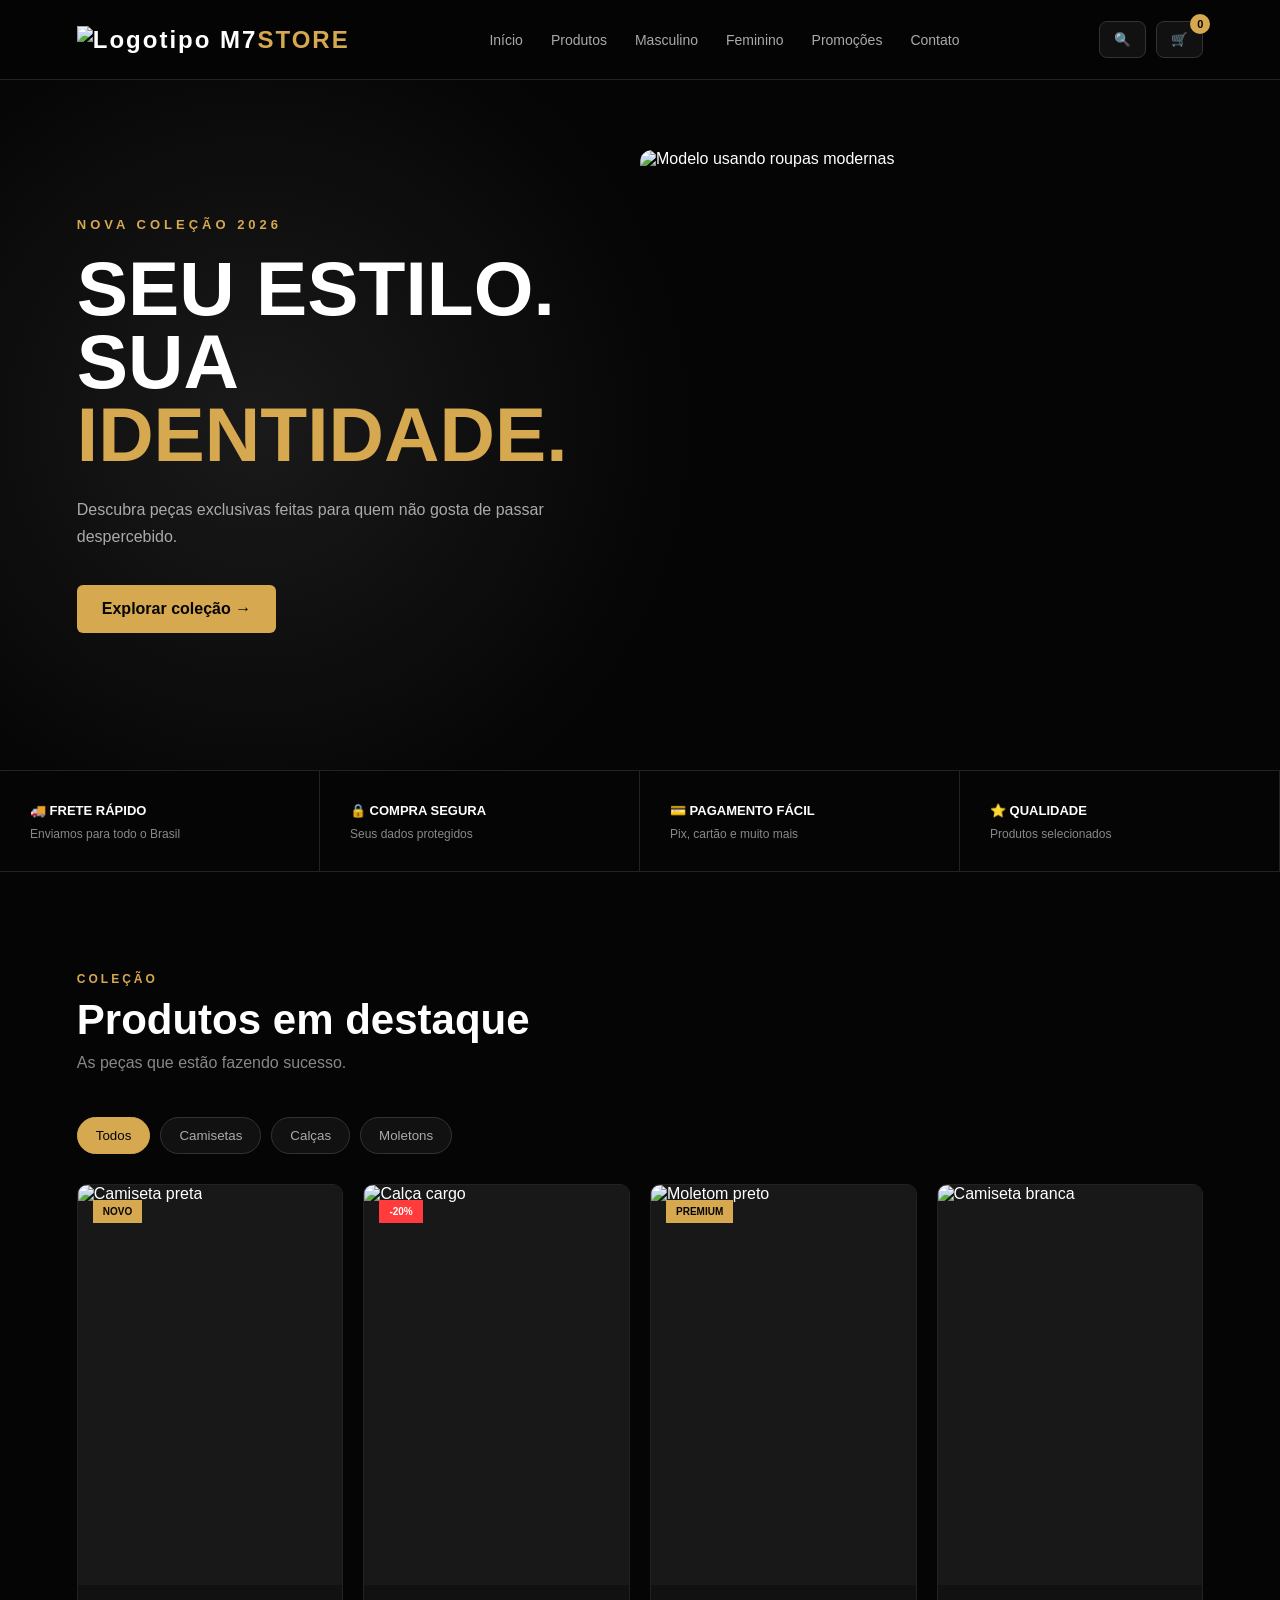
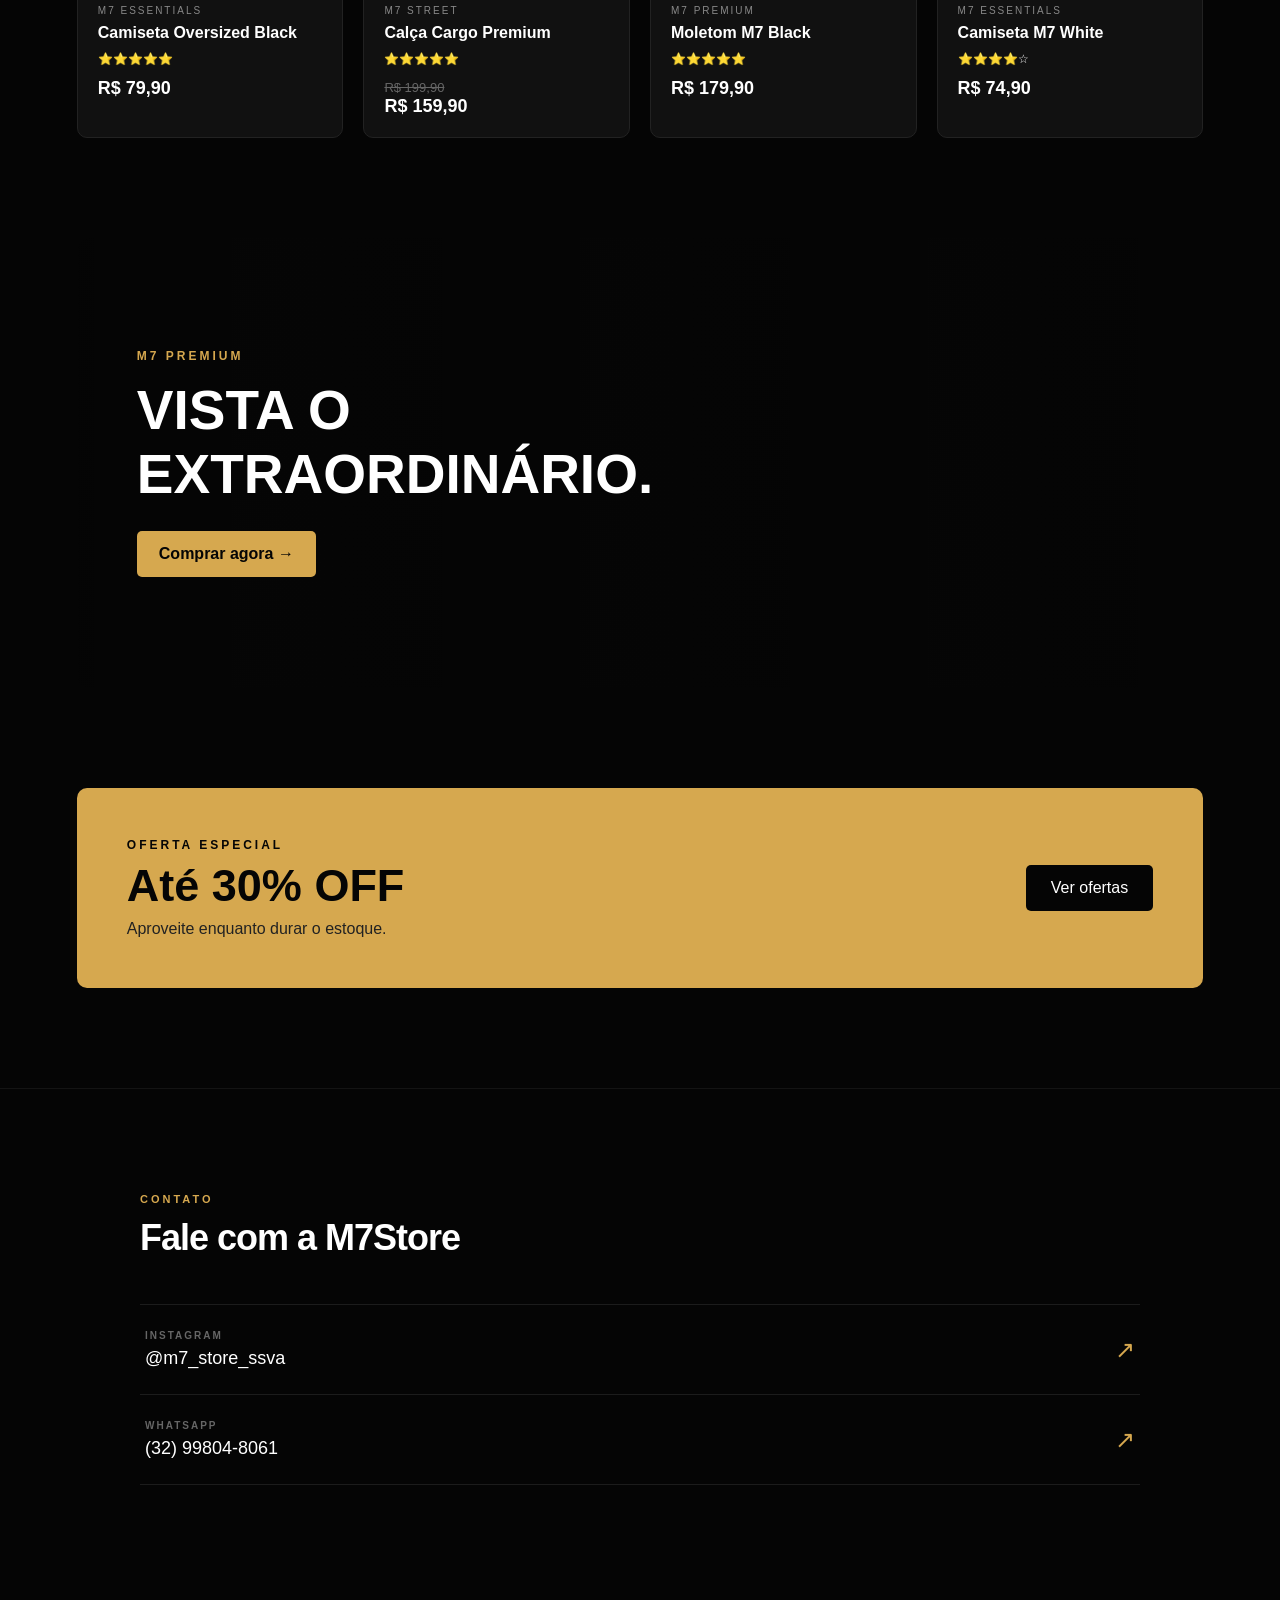
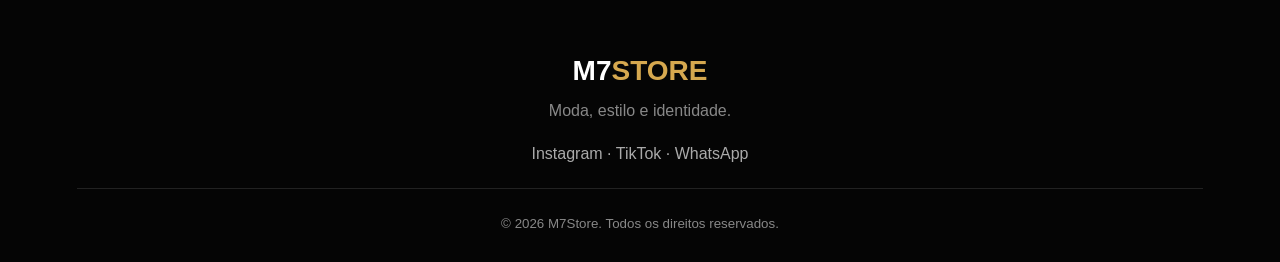
==== index.html @ 233e0d2a "Replace logo text with image in header" ====
<!DOCTYPE html>
<html lang="pt-BR">

<head>
    <meta charset="UTF-8">
    <meta name="viewport" content="width=device-width, initial-scale=1.0">

    <title>M7Store | Premium</title>

    <link rel="stylesheet" href="style.css">
</head>

<body>

    <!-- MENU -->

    <header class="header">

        <a href="#" class="logo">
    <img src="https://scontent.cdninstagram.com/v/t51.82787-19/726635980_18100409230946165_8302430540138688746_n.jpg?stp=dst-jpg_s150x150_tt6&_nc_cat=101&ccb=7-5&_nc_sid=f7ccc5&efg=eyJ2ZW5jb2RlX3RhZyI6InByb2ZpbGVfcGljLnd3dy44NzYuQzMifQ%3D%3D&_nc_ohc=KK3GZ_eBT5QQ7kNvwE6r7JZ&_nc_oc=Adovihdch5pYd7rsDtllTrJaPbokkIjSi-glM-EN3n8nWZ2XhHx9n6LWdNld5FoGi24&_nc_zt=24&_nc_ht=scontent.cdninstagram.com&_nc_gid=0j07p84SICTITpvl5ddyug&_nc_ss=7b689&oh=00_AQNv0xW1hQZsV8yyBCfW-ieazRwDQBBp-qV1zoxhIIToBA&oe=6AC2E22D" alt="Logotipo">
    M7<span>STORE</span>
</a>
        <nav class="nav">
            <a href="#inicio">Início</a>
            <a href="#produtos">Produtos</a>
            <a href="#masculino">Masculino</a>
            <a href="#feminino">Feminino</a>
            <a href="#promocoes">Promoções</a>
            <a href="#contato">Contato</a>
        </nav>

        <div class="header-actions">

            <button id="searchButton" class="icon-button">
                🔍
            </button>

            <button id="cartButton" class="cart-button">
                🛒
                <span id="cartCount">0</span>
            </button>

        </div>

    </header>


    <!-- PESQUISA -->

    <div id="searchBox" class="search-box">

        <input
            type="text"
            id="searchInput"
            placeholder="Pesquisar produto..."
        >

    </div>


    <!-- HERO -->

    <main>

        <section id="inicio" class="hero">

            <div class="hero-content">

                <p class="hero-small">
                    NOVA COLEÇÃO 2026
                </p>

                <h1>
                    SEU ESTILO.
                    <br>
                    SUA <span>IDENTIDADE.</span>
                </h1>

                <p>
                    Descubra peças exclusivas feitas para
                    quem não gosta de passar despercebido.
                </p>

                <a href="#produtos" class="hero-button">
                    Explorar coleção →
                </a>

            </div>

            <div class="hero-image">

                <img
                    src="https://images.unsplash.com/photo-1529139574466-a303027c1d8b?auto=format&fit=crop&w=1000&q=80"
                    alt="Modelo usando roupas modernas"
                >

            </div>

        </section>


        <!-- BENEFÍCIOS -->

        <section class="benefits">

            <div>
                <strong>🚚 FRETE RÁPIDO</strong>
                <p>Enviamos para todo o Brasil</p>
            </div>

            <div>
                <strong>🔒 COMPRA SEGURA</strong>
                <p>Seus dados protegidos</p>
            </div>

            <div>
                <strong>💳 PAGAMENTO FÁCIL</strong>
                <p>Pix, cartão e muito mais</p>
            </div>

            <div>
                <strong>⭐ QUALIDADE</strong>
                <p>Produtos selecionados</p>
            </div>

        </section>


        <!-- PRODUTOS -->

        <section id="produtos" class="products-section">

            <div class="section-title">

                <p>COLEÇÃO</p>

                <h2>
                    Produtos em destaque
                </h2>

                <span>
                    As peças que estão fazendo sucesso.
                </span>

            </div>


            <div class="filters">

                <button class="filter active" data-category="todos">
                    Todos
                </button>

                <button class="filter" data-category="camisetas">
                    Camisetas
                </button>

                <button class="filter" data-category="calcas">
                    Calças
                </button>

                <button class="filter" data-category="moletons">
                    Moletons
                </button>

            </div>


            <div id="productGrid" class="product-grid">


                <!-- PRODUTO 1 -->

                <article
                    class="product-card"
                    data-category="camisetas"
                    data-name="Camiseta Oversized Black"
                >

                    <div class="product-image">

                        <span class="badge">
                            NOVO
                        </span>

                        <img
                            src="https://images.unsplash.com/photo-1521572163474-6864f9cf17ab?auto=format&fit=crop&w=700&q=80"
                            alt="Camiseta preta"
                        >

                        <button class="quick-add">
                            + Adicionar
                        </button>

                    </div>

                    <div class="product-info">

                        <p>M7 ESSENTIALS</p>

                        <h3>
                            Camiseta Oversized Black
                        </h3>

                        <div class="rating">
                            ⭐⭐⭐⭐⭐
                        </div>

                        <strong>
                            R$ 79,90
                        </strong>

                    </div>

                </article>


                <!-- PRODUTO 2 -->

                <article
                    class="product-card"
                    data-category="calcas"
                    data-name="Calça Cargo Premium"
                >

                    <div class="product-image">

                        <span class="badge sale">
                            -20%
                        </span>

                        <img
                            src="https://images.unsplash.com/photo-1624378439575-d8705ad7ae80?auto=format&fit=crop&w=700&q=80"
                            alt="Calça cargo"
                        >

                        <button class="quick-add">
                            + Adicionar
                        </button>

                    </div>

                    <div class="product-info">

                        <p>M7 STREET</p>

                        <h3>
                            Calça Cargo Premium
                        </h3>

                        <div class="rating">
                            ⭐⭐⭐⭐⭐
                        </div>

                        <del>
                            R$ 199,90
                        </del>

                        <strong>
                            R$ 159,90
                        </strong>

                    </div>

                </article>


                <!-- PRODUTO 3 -->

                <article
                    class="product-card"
                    data-category="moletons"
                    data-name="Moletom M7 Black"
                >

                    <div class="product-image">

                        <span class="badge">
                            PREMIUM
                        </span>

                        <img
                            src="https://images.unsplash.com/photo-1556821840-3a63f95609a7?auto=format&fit=crop&w=700&q=80"
                            alt="Moletom preto"
                        >

                        <button class="quick-add">
                            + Adicionar
                        </button>

                    </div>

                    <div class="product-info">

                        <p>M7 PREMIUM</p>

                        <h3>
                            Moletom M7 Black
                        </h3>

                        <div class="rating">
                            ⭐⭐⭐⭐⭐
                        </div>

                        <strong>
                            R$ 179,90
                        </strong>

                    </div>

                </article>


                <!-- PRODUTO 4 -->

                <article
                    class="product-card"
                    data-category="camisetas"
                    data-name="Camiseta M7 White"
                >

                    <div class="product-image">

                        <img
                            src="https://images.unsplash.com/photo-1583743814966-8936f37f4678?auto=format&fit=crop&w=700&q=80"
                            alt="Camiseta branca"
                        >

                        <button class="quick-add">
                            + Adicionar
                        </button>

                    </div>

                    <div class="product-info">

                        <p>M7 ESSENTIALS</p>

                        <h3>
                            Camiseta M7 White
                        </h3>

                        <div class="rating">
                            ⭐⭐⭐⭐☆
                        </div>

                        <strong>
                            R$ 74,90
                        </strong>

                    </div>

                </article>

            </div>

        </section>


        <!-- BANNER -->

        <section class="banner">

            <div>

                <p>
                    M7 PREMIUM
                </p>

                <h2>
                    VISTA O EXTRAORDINÁRIO.
                </h2>

                <a href="#produtos">
                    Comprar agora →
                </a>

            </div>

        </section>


        <!-- PROMOÇÃO -->

        <section id="promocoes" class="promotion">

            <div>

                <p>
                    OFERTA ESPECIAL
                </p>

                <h2>
                    Até 30% OFF
                </h2>

                <span>
                    Aproveite enquanto durar o estoque.
                </span>

            </div>

            <a href="#produtos">
                Ver ofertas
            </a>

        </section>

    </main>


    <!-- CARRINHO -->

    <aside id="cart" class="cart">

        <div class="cart-header">

            <h2>
                Seu carrinho
            </h2>

            <button id="closeCart">
                ✕
            </button>

        </div>

        <div id="cartItems" class="cart-items">

            <p class="empty-cart">
                Seu carrinho está vazio.
            </p>

        </div>

        <div class="cart-footer">

            <div>
                <span>Total</span>

                <strong id="cartTotal">
                    R$ 0,00
                </strong>
            </div>

            <button id="checkoutButton">
                Finalizar compra
            </button>

        </div>

    </aside>


    <!-- RODAPÉ -->

   <!-- CONTATO -->
<section id="contato" class="contact-section">

    <div class="contact-header">
        <span>CONTATO</span>
        <h2>Fale com a M7Store</h2>
    </div>

    <div class="contact-links">

        <a
            href="https://www.instagram.com/m7_store_ssva?stkn=MWs1bTN2cnNmb21kMg=="
            target="_blank"
            rel="noopener noreferrer"
            class="contact-link"
        >
            <div>
                <small>INSTAGRAM</small>
                <strong>@m7_store_ssva</strong>
            </div>

            <span class="contact-arrow">↗</span>
        </a>

        <a
            href="https://wa.me/5532998048061"
            target="_blank"
            rel="noopener noreferrer"
            class="contact-link"
        >
            <div>
                <small>WHATSAPP</small>
                <strong>(32) 99804-8061</strong>
            </div>

            <span class="contact-arrow">↗</span>
        </a>

    </div>

</section>

    <footer>

        <div class="footer-logo">
            M7<span>STORE</span>
        </div>

        <p>
            Moda, estilo e identidade.
        </p>

        <div class="social">
            Instagram · TikTok · WhatsApp
        </div>

        <hr>

        <small>
            © 2026 M7Store. Todos os direitos reservados.
        </small>

    </footer>

<script src="script.js"></script>

</body>

</html>
---- style.css ----
:root {
    --gold: #D6A84F;
    --gold-light: #F0C96A;
    --black: #050505;
    --dark: #0A0A0A;
    --card-bg: #111111;
    --gray: #888888;
    --gray-dark: #222222;
    --white: #FFFFFF;
}

* {
    margin: 0;
    padding: 0;
    box-sizing: border-box;
}

html {
    scroll-behavior: smooth;
}

body {
    font-family: Arial, Helvetica, sans-serif;
    background: var(--black);
    color: var(--white);
}


/* =========================
   MENU
========================= */

.header {
    position: sticky;
    top: 0;
    z-index: 1000;

    height: 80px;

    display: flex;
    align-items: center;
    justify-content: space-between;

    padding: 0 6%;

    background: rgba(5, 5, 5, 0.92);
    border-bottom: 1px solid var(--gray-dark);

    backdrop-filter: blur(15px);
}

.logo {
    color: var(--white);
    text-decoration: none;

    font-size: 24px;
    font-weight: 900;
    letter-spacing: 2px;
}

.logo span,
.footer-logo span {
    color: var(--gold);
}

.nav {
    display: flex;
    gap: 28px;
}

.nav a {
    color: #aaa;
    text-decoration: none;
    font-size: 14px;

    transition: 0.3s;
}

.nav a:hover {
    color: var(--gold);
}

.header-actions {
    display: flex;
    gap: 10px;
}

.icon-button,
.cart-button {
    border: 1px solid #333;
    background: var(--card-bg);
    color: var(--white);

    padding: 10px 14px;
    border-radius: 8px;

    cursor: pointer;

    transition: 0.3s;
}

.icon-button:hover,
.cart-button:hover {
    border-color: var(--gold);
}

.cart-button {
    position: relative;
}

#cartCount {
    position: absolute;

    top: -8px;
    right: -8px;

    width: 20px;
    height: 20px;

    display: flex;
    align-items: center;
    justify-content: center;

    background: var(--gold);
    color: var(--black);

    border-radius: 50%;

    font-size: 11px;
    font-weight: bold;
}


/* =========================
   PESQUISA
========================= */

.search-box {
    display: none;

    padding: 20px 6%;

    background: #101010;
}

.search-box.active {
    display: block;
}

.search-box input {
    width: 100%;

    padding: 15px;

    background: #181818;
    border: 1px solid #333;
    border-radius: 8px;

    color: var(--white);
    outline: none;
}

.search-box input:focus {
    border-color: var(--gold);
}


/* =========================
   HERO
========================= */

.hero {
    min-height: 650px;

    display: grid;
    grid-template-columns: 1fr 1fr;

    align-items: center;

    padding: 70px 6%;

    background:
        radial-gradient(circle at 20% 50%, #1a1a1a, transparent 40%),
        var(--black);
}

.hero-content {
    max-width: 600px;
}

.hero-small {
    color: var(--gold);

    font-size: 13px;
    font-weight: bold;

    letter-spacing: 4px;

    margin-bottom: 20px;
}

.hero h1 {
    font-size: clamp(45px, 6vw, 85px);
    line-height: 0.95;

    margin-bottom: 25px;
}

.hero h1 span {
    color: var(--gold);
}

.hero-content > p:not(.hero-small) {
    color: #aaa;
    line-height: 1.7;

    max-width: 500px;

    margin-bottom: 35px;
}

.hero-button {
    display: inline-block;

    padding: 15px 25px;

    background: var(--gold);
    color: var(--black);

    text-decoration: none;

    font-weight: bold;

    border-radius: 6px;

    transition: 0.3s;
}

.hero-button:hover {
    transform: translateY(-3px);
    background: var(--gold-light);
    box-shadow: 0 10px 30px rgba(214, 168, 79, 0.3);
}

.hero-image {
    height: 550px;
    overflow: hidden;
    border-radius: 12px;
}

.hero-image img {
    width: 100%;
    height: 100%;

    object-fit: cover;

    transition: 0.5s;
}

.hero-image:hover img {
    transform: scale(1.04);
}


/* =========================
   BENEFÍCIOS
========================= */

.benefits {
    display: grid;
    grid-template-columns: repeat(4, 1fr);

    border-top: 1px solid var(--gray-dark);
    border-bottom: 1px solid var(--gray-dark);
}

.benefits div {
    padding: 30px;

    border-right: 1px solid var(--gray-dark);
}

.benefits strong {
    font-size: 13px;
}

.benefits p {
    margin-top: 8px;

    color: var(--gray);
    font-size: 12px;
}


/* =========================
   PRODUTOS
========================= */

.products-section {
    padding: 100px 6%;
}

.section-title {
    margin-bottom: 45px;
}

.section-title p {
    color: var(--gold);

    font-size: 12px;
    letter-spacing: 3px;
    font-weight: bold;
}

.section-title h2 {
    font-size: 42px;
    margin: 10px 0;
}

.section-title span {
    color: var(--gray);
}

.filters {
    display: flex;
    gap: 10px;

    margin-bottom: 30px;
}

.filter {
    padding: 10px 18px;

    background: var(--card-bg);
    color: #aaa;

    border: 1px solid #333;
    border-radius: 20px;

    cursor: pointer;
    transition: 0.3s;
}

.filter:hover,
.filter.active {
    background: var(--gold);
    color: var(--black);

    border-color: var(--gold);
}

.product-grid {
    display: grid;

    grid-template-columns: repeat(4, 1fr);

    gap: 20px;
}

.product-card {
    background: var(--card-bg);

    border: 1px solid var(--gray-dark);

    border-radius: 10px;

    overflow: hidden;

    transition: 0.3s;
}

.product-card:hover {
    transform: translateY(-6px);
    border-color: var(--gold);
}

.product-image {
    position: relative;

    height: 400px;

    overflow: hidden;

    background: #181818;
}

.product-image img {
    width: 100%;
    height: 100%;

    object-fit: cover;

    transition: 0.5s;
}

.product-card:hover .product-image img {
    transform: scale(1.06);
}

.badge {
    position: absolute;

    top: 15px;
    left: 15px;

    z-index: 2;

    padding: 6px 10px;

    background: var(--gold);
    color: var(--black);

    font-size: 10px;
    font-weight: bold;
}

.badge.sale {
    background: #ff3b3b;
    color: var(--white);
}

.quick-add {
    position: absolute;

    bottom: 15px;
    left: 15px;
    right: 15px;

    padding: 13px;

    background: var(--white);
    color: var(--black);

    border: none;
    border-radius: 5px;

    font-weight: bold;

    cursor: pointer;

    opacity: 0;
    transform: translateY(10px);

    transition: 0.3s;
}

.product-card:hover .quick-add {
    opacity: 1;
    transform: translateY(0);
}

.quick-add:hover {
    background: var(--gold);
}

.product-info {
    padding: 20px;
}

.product-info p {
    color: var(--gray);

    font-size: 10px;
    letter-spacing: 2px;

    margin-bottom: 8px;
}

.product-info h3 {
    font-size: 16px;

    margin-bottom: 10px;
}

.rating {
    font-size: 12px;

    margin-bottom: 12px;
}

.product-info strong {
    display: block;

    font-size: 18px;
    color: var(--white);
}

.product-info del {
    color: #666;
    font-size: 13px;
}


/* =========================
   BANNER
========================= */

.banner {
    min-height: 450px;

    margin: 0 6% 100px;

    display: flex;
    align-items: center;

    padding: 60px;

    border-radius: 12px;

    background:
        linear-gradient(
            90deg,
            rgba(5, 5, 5, 0.95),
            rgba(5, 5, 5, 0.3)
        ),
        url("https://images.unsplash.com/photo-1551488831-00ddcb6c6bd3?auto=format&fit=crop&w=1600&q=80");

    background-size: cover;
    background-position: center;
}

.banner p {
    color: var(--gold);

    font-size: 12px;
    letter-spacing: 3px;
    font-weight: bold;
}

.banner h2 {
    max-width: 500px;

    font-size: 55px;

    margin: 15px 0 25px;
}

.banner a {
    color: var(--black);
    background: var(--gold);

    display: inline-block;

    padding: 14px 22px;

    text-decoration: none;
    font-weight: bold;

    border-radius: 5px;
    transition: 0.3s;
}

.banner a:hover {
    background: var(--gold-light);
}


/* =========================
   PROMOÇÃO
========================= */

.promotion {
    margin: 0 6% 100px;

    padding: 50px;

    display: flex;
    align-items: center;
    justify-content: space-between;

    background: var(--gold);
    color: var(--black);

    border-radius: 10px;
}

.promotion p {
    font-size: 12px;
    font-weight: bold;
    letter-spacing: 3px;
}

.promotion h2 {
    font-size: 45px;
    margin: 8px 0;
}

.promotion span {
    color: #222;
}

.promotion a {
    padding: 14px 25px;

    background: var(--black);
    color: var(--white);

    text-decoration: none;

    border-radius: 5px;
    transition: 0.3s;
}

.promotion a:hover {
    background: var(--dark);
    color: var(--gold);
}


/* =========================
   CARRINHO
========================= */

.cart {
    position: fixed;

    top: 0;
    right: -420px;

    z-index: 2000;

    width: 400px;
    height: 100vh;

    background: var(--card-bg);

    border-left: 1px solid #333;

    display: flex;
    flex-direction: column;

    transition: 0.4s;
}

.cart.open {
    right: 0;
}

.cart-header {
    display: flex;
    justify-content: space-between;
    align-items: center;

    padding: 25px;

    border-bottom: 1px solid #333;
}

.cart-header button {
    background: none;
    color: var(--white);

    border: none;

    font-size: 20px;

    cursor: pointer;
}

.cart-items {
    flex: 1;

    padding: 25px;

    overflow-y: auto;
}

.empty-cart {
    color: var(--gray);

    text-align: center;

    margin-top: 50px;
}

.cart-item {
    display: flex;
    justify-content: space-between;

    padding: 15px 0;

    border-bottom: 1px solid var(--gray-dark);
}

.cart-item button {
    background: var(--gray-dark);
    color: var(--white);

    border: none;

    padding: 5px 9px;

    cursor: pointer;
}

.cart-footer {
    padding: 25px;

    border-top: 1px solid #333;
}

.cart-footer > div {
    display: flex;
    justify-content: space-between;

    margin-bottom: 20px;
}

.cart-footer button {
    width: 100%;

    padding: 15px;

    border: none;

    background: var(--gold);
    color: var(--black);

    font-weight: bold;

    cursor: pointer;
    transition: 0.3s;
}

.cart-footer button:hover {
    background: var(--gold-light);
}


/* =========================
   CONTATO — M7STORE
========================= */

.contact-section {
    padding: 100px 8%;
    background: var(--black);
    border-top: 1px solid rgba(255, 255, 255, 0.06);
}

.contact-header {
    max-width: 1000px;
    margin: 0 auto 45px;
}

.contact-header span {
    color: var(--gold);
    font-size: 11px;
    font-weight: 700;
    letter-spacing: 3px;
}

.contact-header h2 {
    margin: 10px 0 0;
    color: var(--white);
    font-size: 36px;
    font-weight: 600;
    letter-spacing: -1px;
}

.contact-links {
    max-width: 1000px;
    margin: auto;
    border-top: 1px solid #1c1c1c;
}

.contact-link {
    display: flex;
    align-items: center;
    justify-content: space-between;

    padding: 25px 5px;

    text-decoration: none;

    border-bottom: 1px solid #1c1c1c;

    transition: 0.25s ease;
}

.contact-link:hover {
    padding-left: 12px;
    padding-right: 12px;
}

.contact-link small {
    display: block;

    margin-bottom: 7px;

    color: #666;

    font-size: 10px;
    font-weight: 700;
    letter-spacing: 2px;
}

.contact-link strong {
    color: var(--white);

    font-size: 18px;
    font-weight: 500;
}

.contact-arrow {
    color: var(--gold);
    font-size: 24px;

    transition: 0.25s ease;
}

.contact-link:hover .contact-arrow {
    transform: translate(4px, -4px);
}


/* =========================
   FOOTER
========================= */

footer {
    padding: 70px 6% 30px;

    background: var(--black);

    color: var(--gray);

    text-align: center;
}

.footer-logo {
    color: var(--white);

    font-size: 28px;
    font-weight: bold;

    margin-bottom: 15px;
}

.social {
    margin: 25px 0;

    color: #aaa;
}

footer hr {
    border: none;

    border-top: 1px solid var(--gray-dark);

    margin-bottom: 25px;
}


/* =========================
   RESPONSIVO
========================= */

@media (max-width: 1000px) {

    .nav {
        display: none;
    }

    .hero {
        grid-template-columns: 1fr;
    }

    .hero-image {
        margin-top: 50px;
    }

    .product-grid {
        grid-template-columns: repeat(2, 1fr);
    }

    .benefits {
        grid-template-columns: repeat(2, 1fr);
    }

}


@media (max-width: 700px) {

    .contact-section {
        padding: 70px 5%;
    }

    .contact-header h2 {
        font-size: 28px;
    }

    .contact-link strong {
        font-size: 16px;
    }

}


@media (max-width: 600px) {

    .header {
        padding: 0 20px;
    }

    .hero {
        padding: 50px 20px;
    }

    .hero-image {
        height: 400px;
    }

    .products-section {
        padding: 70px 20px;
    }

    .product-grid {
        grid-template-columns: 1fr;
    }

    .benefits {
        grid-template-columns: 1fr;
    }

    .banner {
        margin: 0 20px 70px;

        padding: 35px;

        min-height: 400px;
    }

    .banner h2 {
        font-size: 38px;
    }

    .promotion {
        margin: 0 20px 70px;

        flex-direction: column;
        align-items: flex-start;

        gap: 25px;
    }

    .cart {
        width: 100%;
        right: -100%;
    }

}
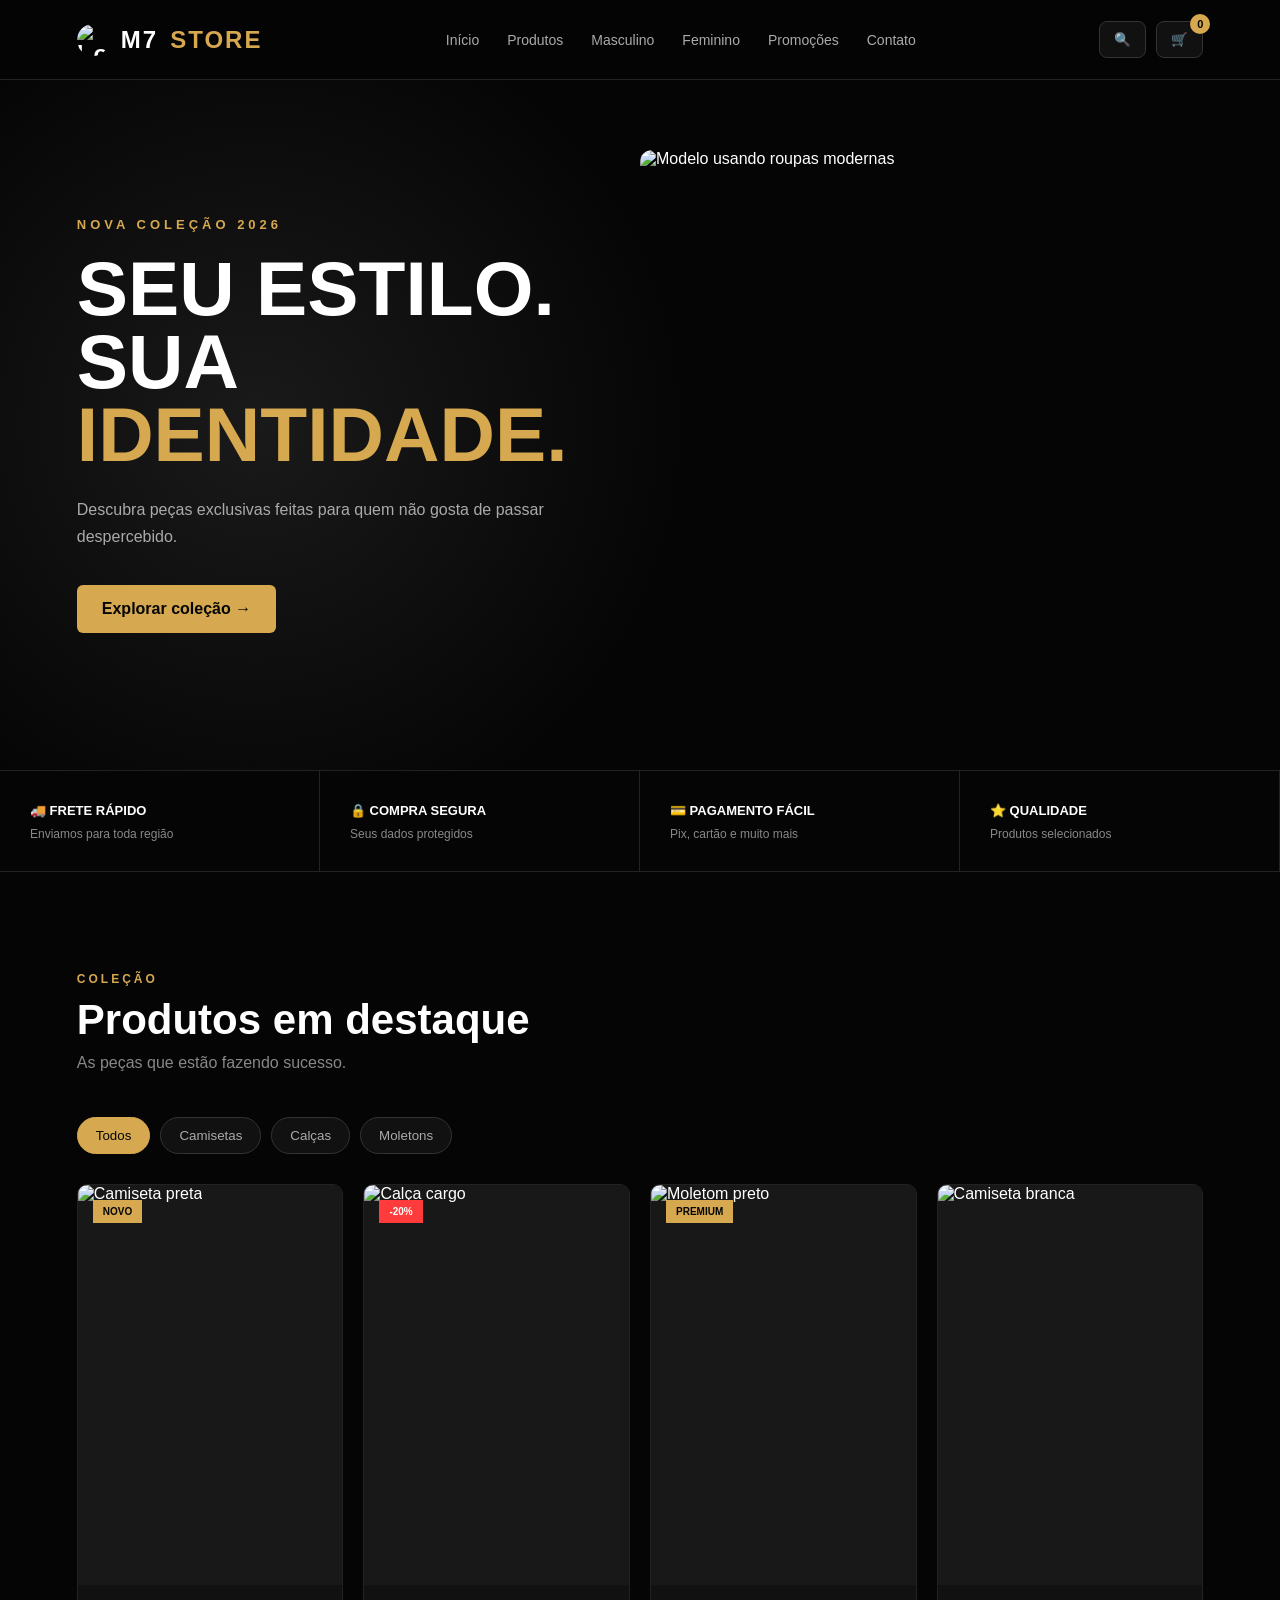
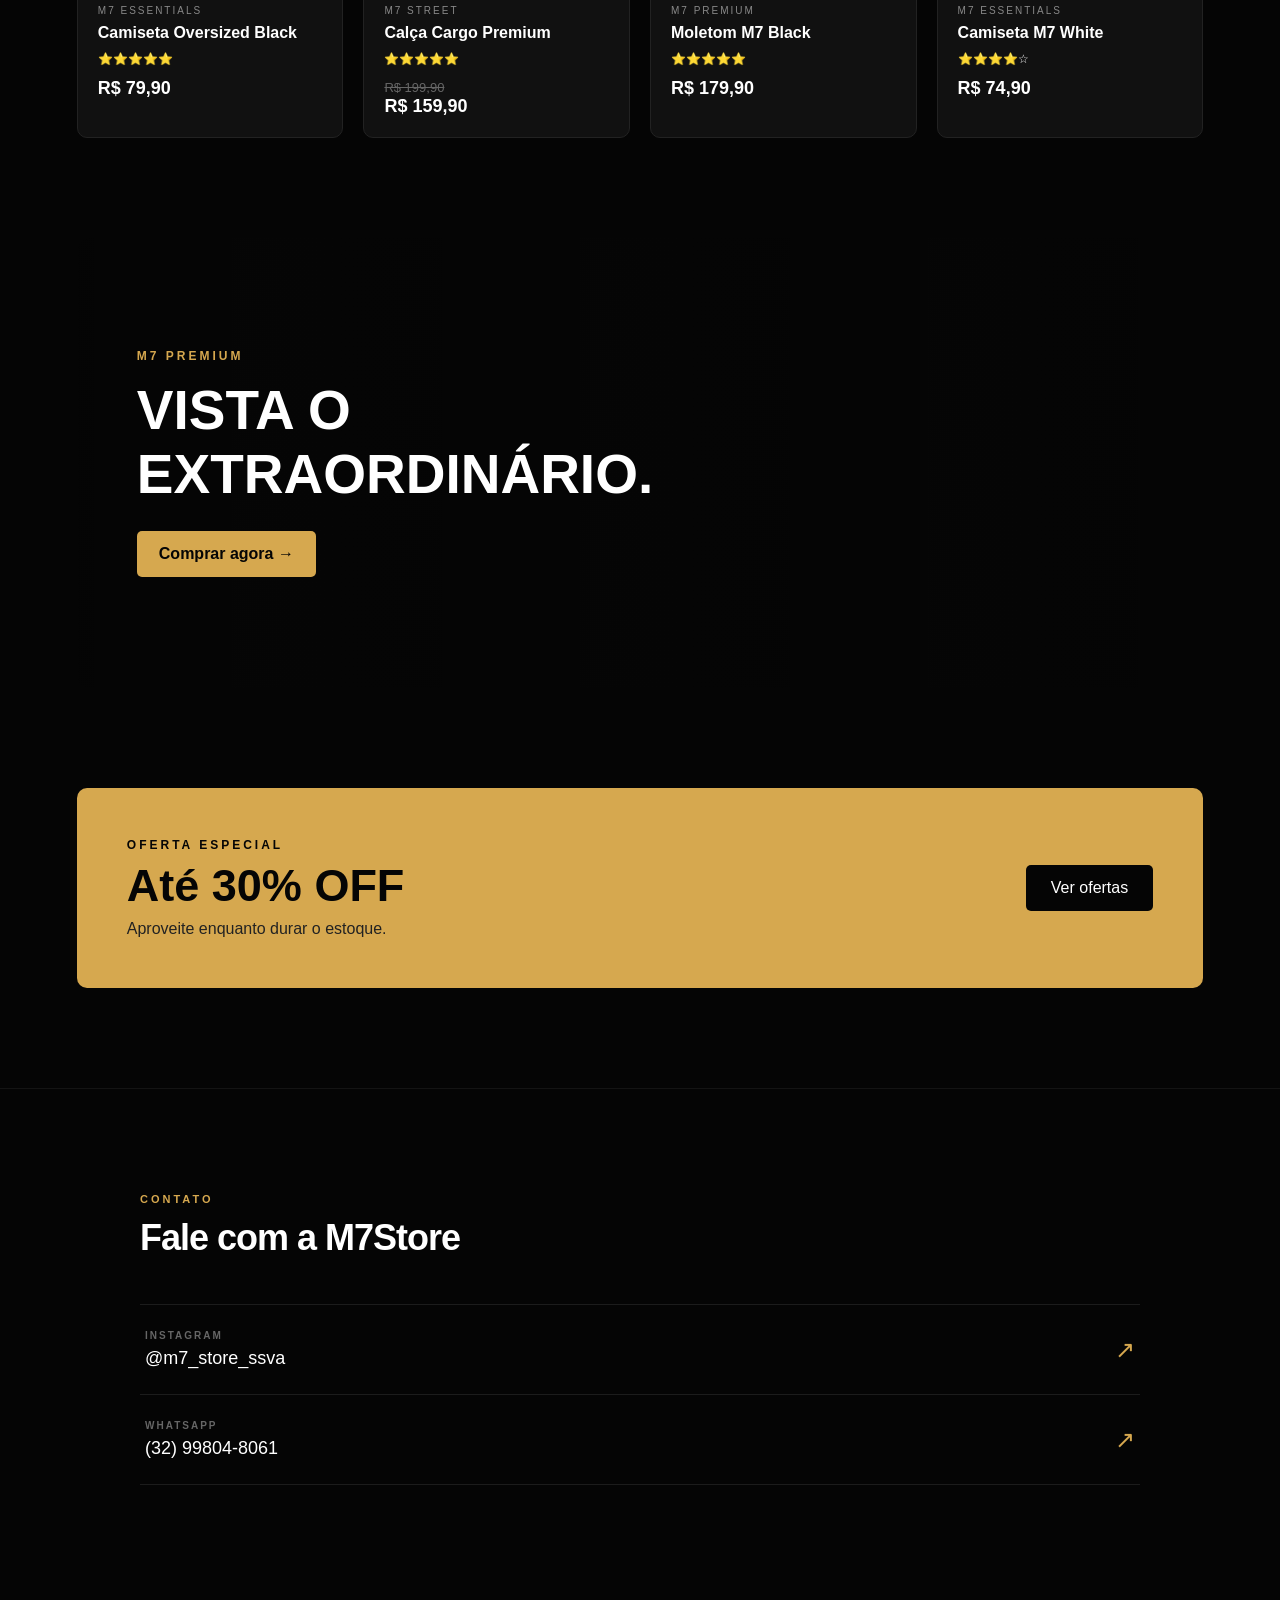
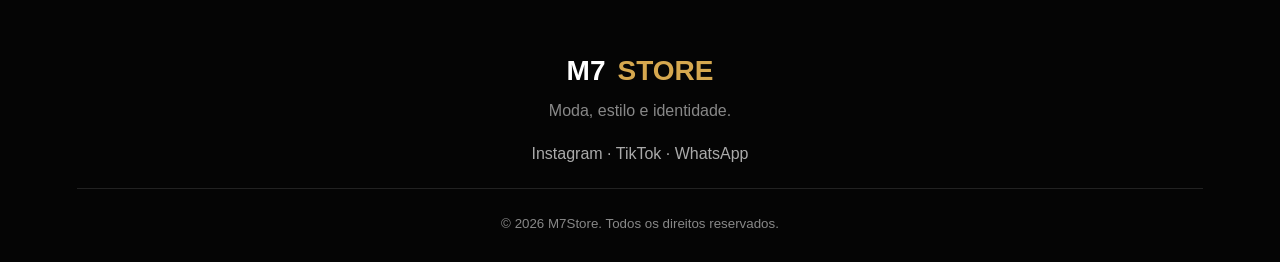
==== commit 2fda5cf8: "Update index.html" ====
--- a/index.html
+++ b/index.html
@@ -105,7 +105,7 @@
 
             <div>
                 <strong>🚚 FRETE RÁPIDO</strong>
-                <p>Enviamos para todo o Brasil</p>
+                <p>Enviamos para toda região</p>
             </div>
 
             <div>
--- a/style.css
+++ b/style.css
@@ -620,7 +620,8 @@
     z-index: 2000;
 
     width: 400px;
-    height: 100vh;
+    height: 100%;
+    max-height: 100dvh;
 
     background: var(--card-bg);
 
@@ -663,6 +664,7 @@
     padding: 25px;
 
     overflow-y: auto;
+    overscroll-behavior: contain;
 }
 
 .empty-cart {
@@ -948,5 +950,23 @@
         width: 100%;
         right: -100%;
     }
-
-}
+}
+
+    /* =========================
+   AJUSTE DA LOGO COM IMAGEM
+========================= */
+.logo, .footer-logo {
+    display: flex;
+    align-items: center;
+    justify-content: center;
+    gap: 12px;
+}
+
+.logo img, .footer-logo img {
+    height: 32px;
+    width: 32px;
+    border-radius: 50%;
+    object-fit: cover;
+}
+
+}
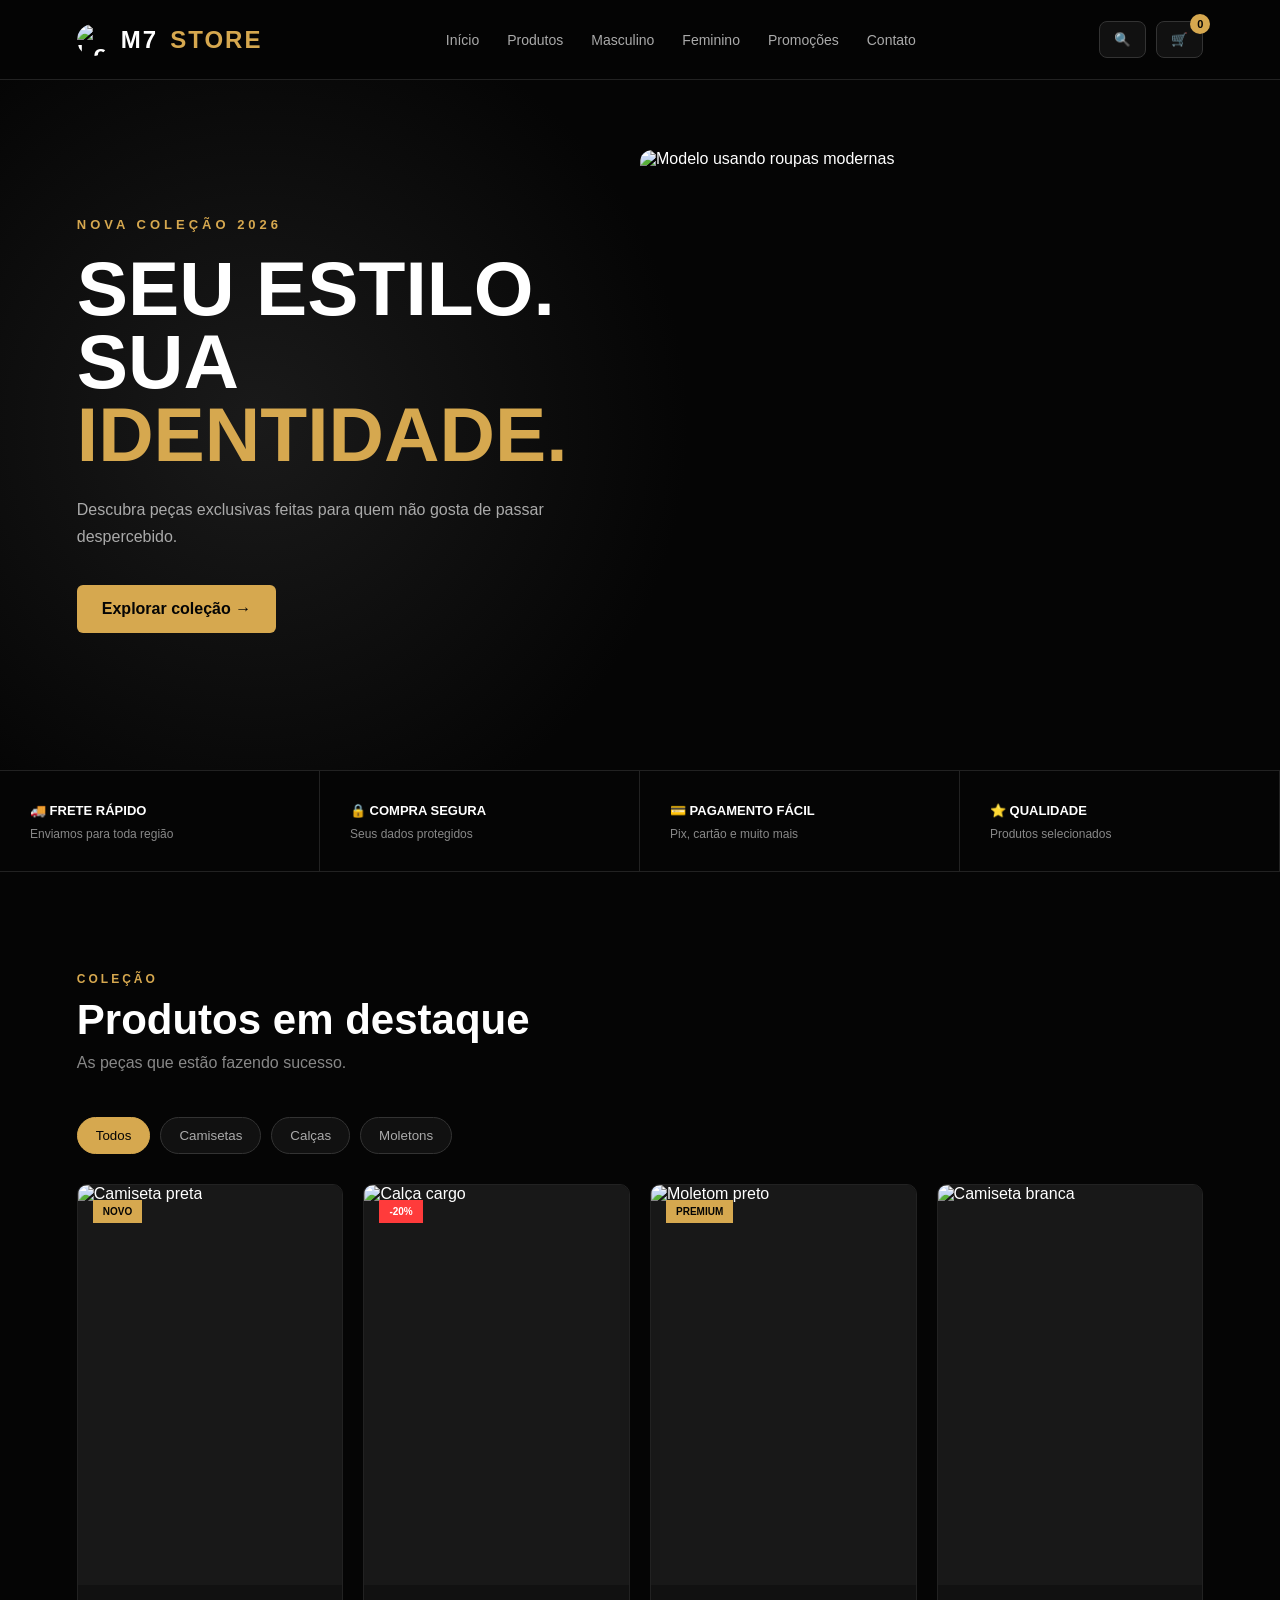
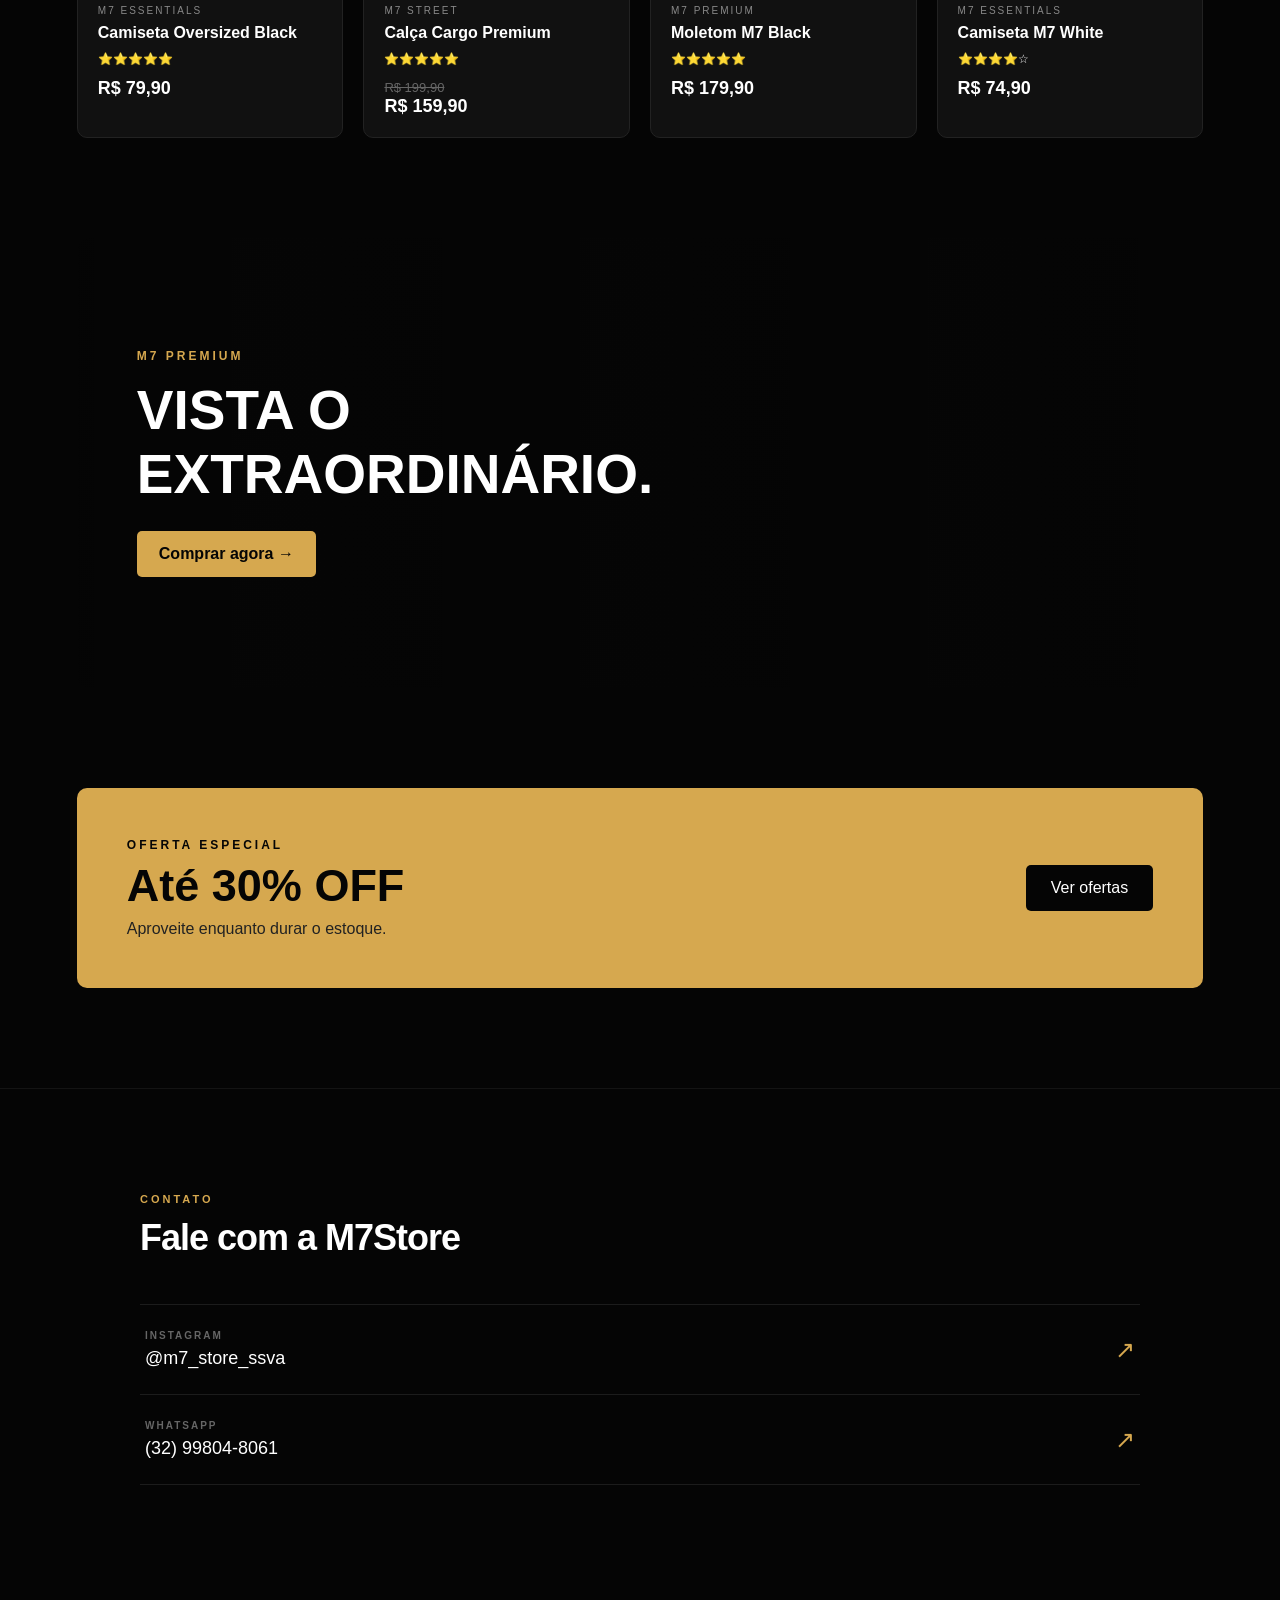
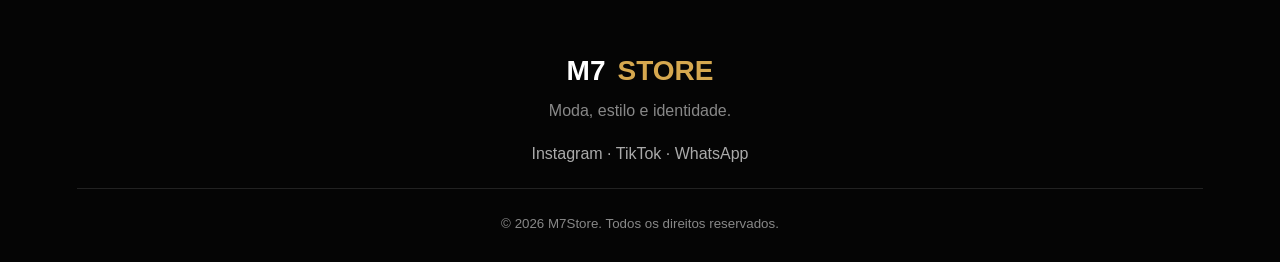
==== commit b9dbb883: "Update index.html" ====
--- a/index.html
+++ b/index.html
@@ -409,46 +409,45 @@
     </main>
 
 
-    <!-- CARRINHO -->
-
+   <!-- CARRINHO -->
     <aside id="cart" class="cart">
-
         <div class="cart-header">
-
-            <h2>
-                Seu carrinho
-            </h2>
-
-            <button id="closeCart">
-                ✕
-            </button>
-
+            <h2>Seu carrinho</h2>
+            <button id="closeCart" aria-label="Fechar carrinho">✕</button>
         </div>
 
         <div id="cartItems" class="cart-items">
-
-            <p class="empty-cart">
-                Seu carrinho está vazio.
-            </p>
-
-        </div>
-
+            <p class="empty-cart">Seu carrinho está vazio.</p>
+        </div>
+
+        <!-- ÁREA DE CUPOM (NOVO) -->
+        <div class="cart-coupon">
+            <div class="coupon-input-group">
+                <input type="text" id="couponInput" placeholder="Possui um cupom?" autocomplete="off">
+                <button type="button" id="applyCouponBtn">Aplicar</button>
+            </div>
+            <div id="couponMessage" class="coupon-message"></div>
+        </div>
+
+        <!-- RESUMO FINANCEIRO (NOVO) -->
         <div class="cart-footer">
-
-            <div>
-                <span>Total</span>
-
-                <strong id="cartTotal">
-                    R$ 0,00
-                </strong>
-            </div>
-
-            <button id="checkoutButton">
-                Finalizar compra
-            </button>
-
-        </div>
-
+            <div class="cart-summary">
+                <div class="summary-row">
+                    <span>Subtotal</span>
+                    <span id="cartSubtotal">R$ 0,00</span>
+                </div>
+                <div class="summary-row discount-row" id="discountRow" style="display: none;">
+                    <span>Desconto</span>
+                    <span id="cartDiscount">-R$ 0,00</span>
+                </div>
+                <div class="summary-row total-row">
+                    <span>Total</span>
+                    <strong id="cartTotal">R$ 0,00</strong>
+                </div>
+            </div>
+
+            <button id="checkoutButton">Finalizar compra</button>
+        </div>
     </aside>
 
 
--- a/style.css
+++ b/style.css
@@ -969,4 +969,3 @@
     object-fit: cover;
 }
 
-}
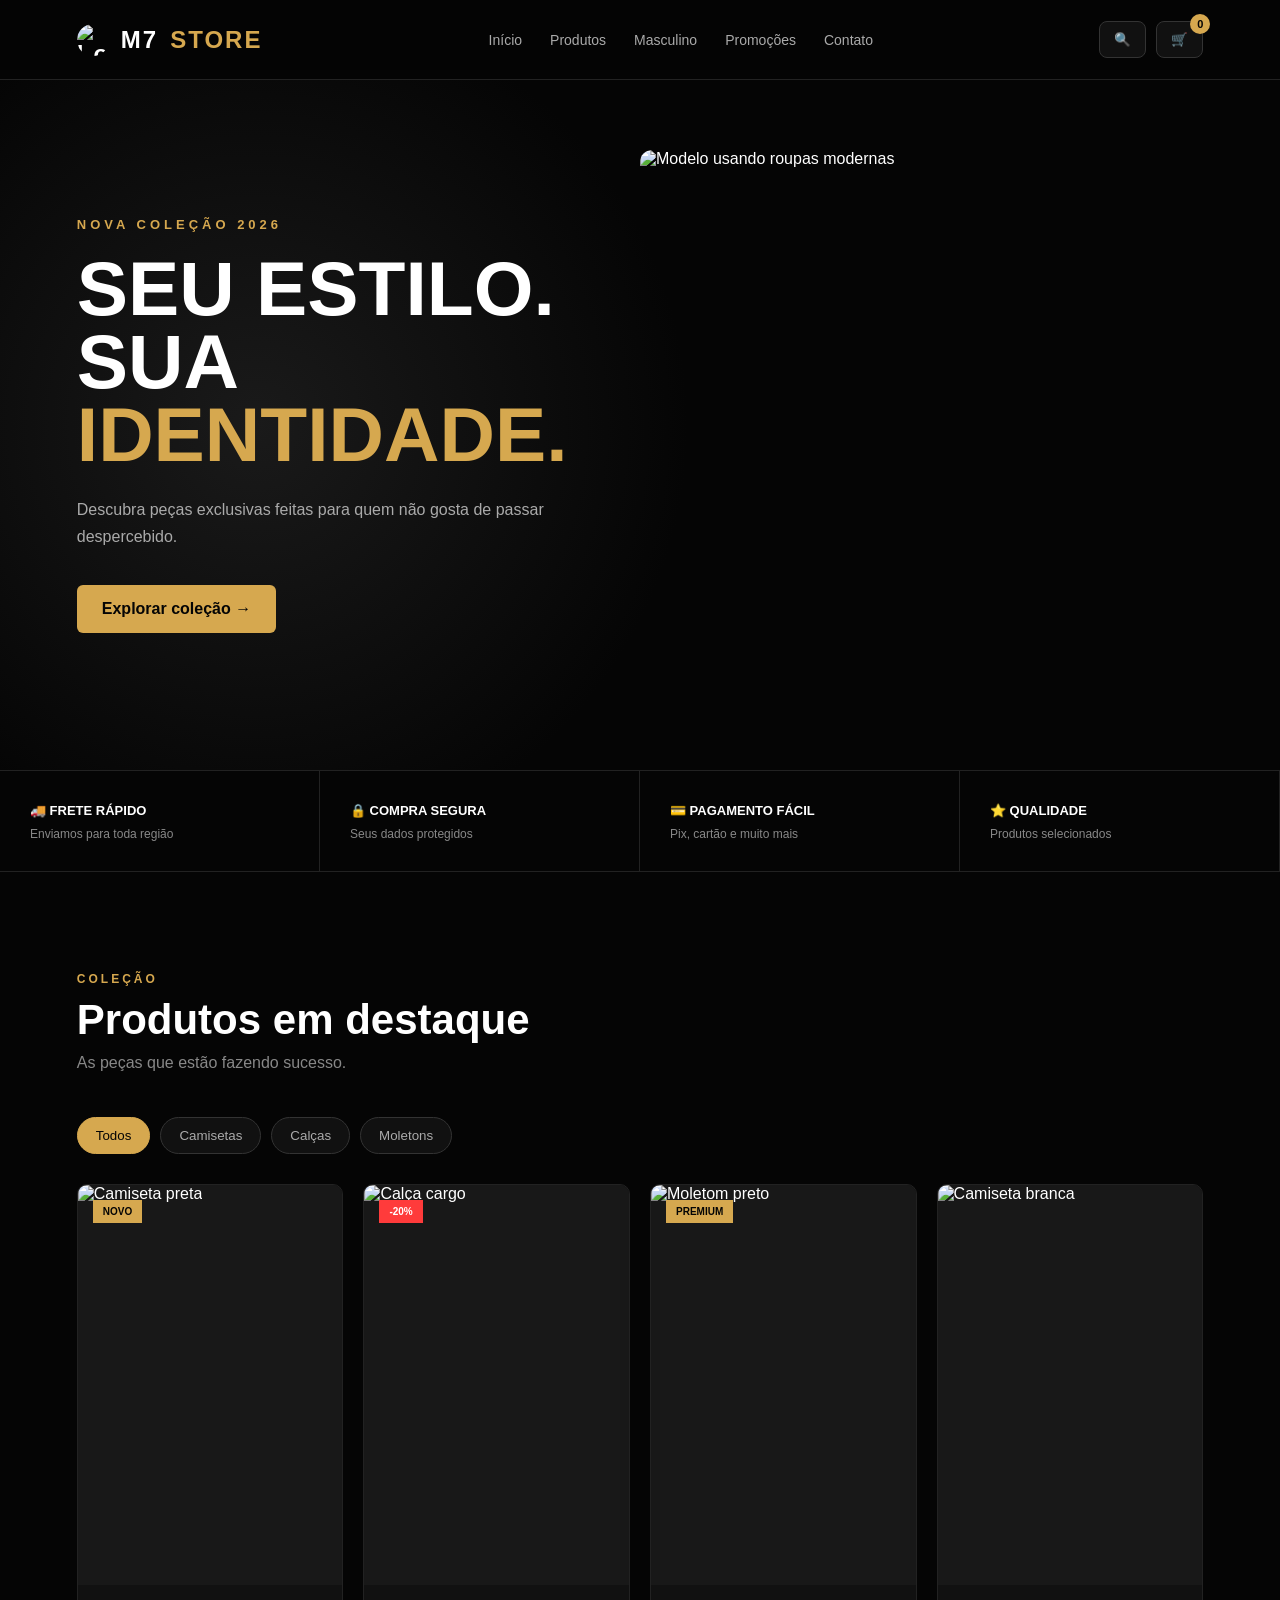
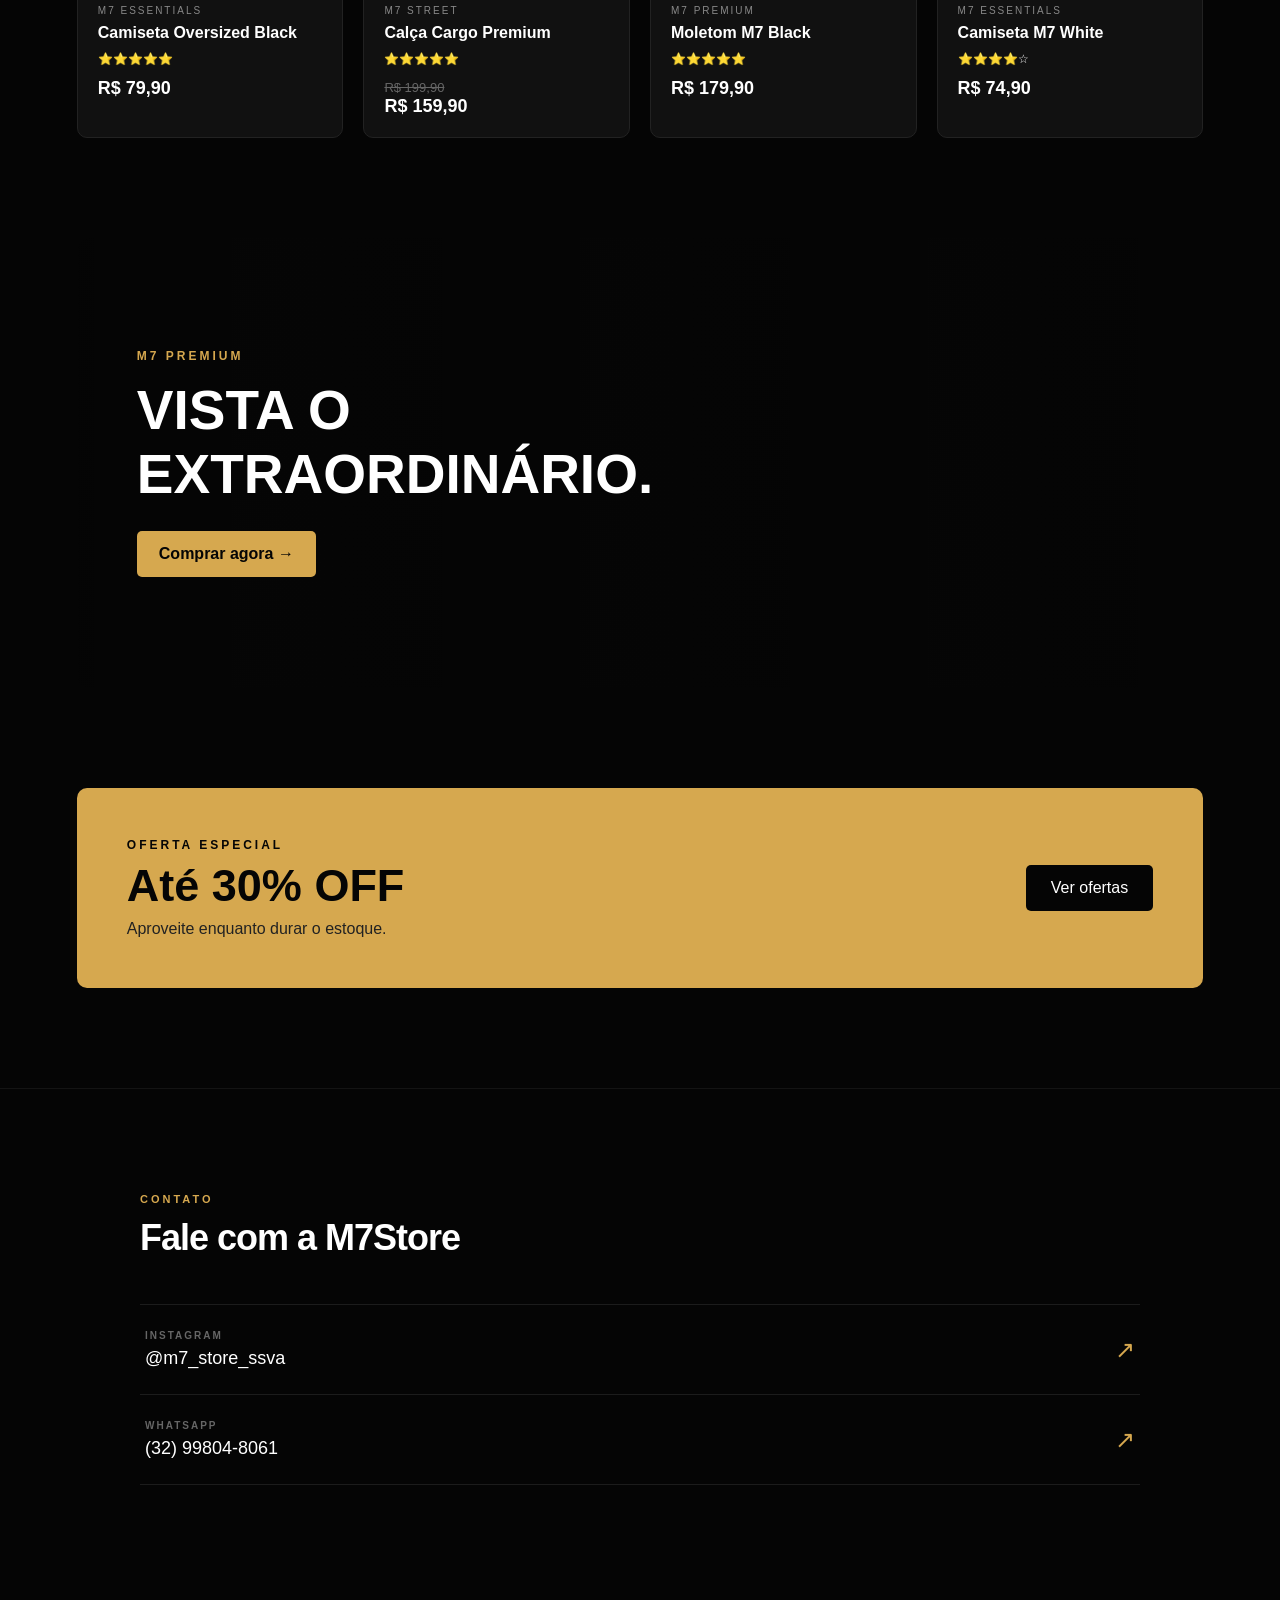
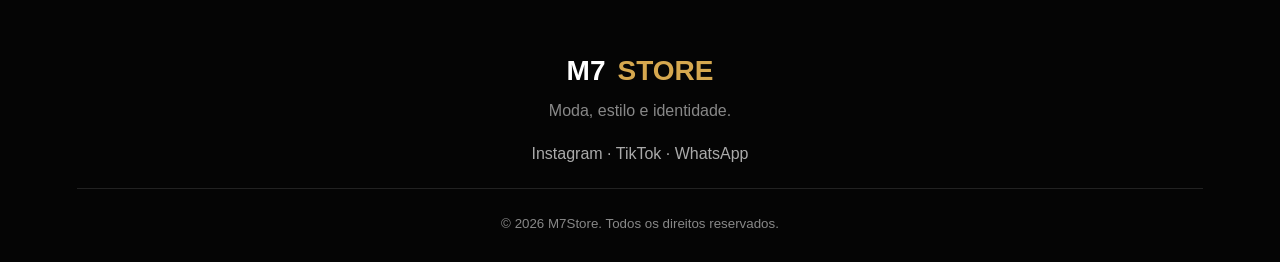
==== commit f558641f: "Update index.html" ====
--- a/index.html
+++ b/index.html
@@ -24,7 +24,6 @@
             <a href="#inicio">Início</a>
             <a href="#produtos">Produtos</a>
             <a href="#masculino">Masculino</a>
-            <a href="#feminino">Feminino</a>
             <a href="#promocoes">Promoções</a>
             <a href="#contato">Contato</a>
         </nav>
@@ -90,7 +89,7 @@
             <div class="hero-image">
 
                 <img
-                    src="https://images.unsplash.com/photo-1529139574466-a303027c1d8b?auto=format&fit=crop&w=1000&q=80"
+                    src="https://chatgpt.com/s/m_6abd980e640c8191b5932d5be7e18da6"
                     alt="Modelo usando roupas modernas"
                 >
 
--- a/style.css
+++ b/style.css
@@ -677,56 +677,192 @@
 
 .cart-item {
     display: flex;
+    flex-direction: column;
+    gap: 10px;
+    padding: 16px 0;
+    border-bottom: 1px solid var(--gray-dark);
+}
+
+.cart-item-details strong {
+    font-size: 14px;
+    color: var(--white);
+    display: block;
+    margin-bottom: 4px;
+}
+
+.cart-item-details p {
+    font-size: 12px;
+    color: var(--gray);
+}
+
+.cart-item-actions {
+    display: flex;
+    align-items: center;
     justify-content: space-between;
-
-    padding: 15px 0;
-
-    border-bottom: 1px solid var(--gray-dark);
-}
-
-.cart-item button {
-    background: var(--gray-dark);
-    color: var(--white);
-
+    gap: 12px;
+}
+
+/* BOTÕES DE + E - */
+.qty-controls {
+    display: flex;
+    align-items: center;
+    background: #181818;
+    border: 1px solid #333;
+    border-radius: 6px;
+    padding: 2px;
+}
+
+.qty-btn {
+    background: none;
     border: none;
-
-    padding: 5px 9px;
-
+    color: var(--gold);
+    font-size: 16px;
+    font-weight: bold;
+    width: 28px;
+    height: 28px;
     cursor: pointer;
-}
-
-.cart-footer {
-    padding: 25px;
-
-    border-top: 1px solid #333;
-}
-
-.cart-footer > div {
-    display: flex;
-    justify-content: space-between;
-
-    margin-bottom: 20px;
-}
-
-.cart-footer button {
-    width: 100%;
-
-    padding: 15px;
-
+    display: flex;
+    align-items: center;
+    justify-content: center;
+    border-radius: 4px;
+    transition: 0.2s;
+}
+
+.qty-btn:hover {
+    background: rgba(214, 168, 79, 0.15);
+}
+
+.qty-number {
+    font-size: 13px;
+    font-weight: bold;
+    color: var(--white);
+    min-width: 24px;
+    text-align: center;
+}
+
+.delete-btn {
+    background: none;
     border: none;
-
+    color: #666;
+    font-size: 16px;
+    cursor: pointer;
+    padding: 4px 8px;
+}
+
+.delete-btn:hover {
+    color: #ff4d4d;
+}
+
+/* ÁREA DE CUPOM */
+.cart-coupon {
+    padding: 15px 25px;
+    border-top: 1px solid #222;
+    background: #0d0d0d;
+}
+
+.coupon-input-group {
+    display: flex;
+    gap: 8px;
+}
+
+.coupon-input-group input {
+    flex: 1;
+    padding: 10px 12px;
+    background: #181818;
+    border: 1px solid #333;
+    border-radius: 6px;
+    color: var(--white);
+    font-size: 12px;
+    text-transform: uppercase;
+    outline: none;
+}
+
+.coupon-input-group input:focus {
+    border-color: var(--gold);
+}
+
+.coupon-input-group button {
+    padding: 10px 16px;
+    background: #222;
+    color: var(--gold);
+    border: 1px solid #333;
+    border-radius: 6px;
+    font-weight: bold;
+    font-size: 12px;
+    cursor: pointer;
+    transition: 0.3s;
+}
+
+.coupon-input-group button:hover {
     background: var(--gold);
     color: var(--black);
-
-    font-weight: bold;
-
+    border-color: var(--gold);
+}
+
+.coupon-message {
+    margin-top: 8px;
+    font-size: 12px;
+    display: flex;
+    align-items: center;
+    justify-content: space-between;
+}
+
+.coupon-message.success {
+    color: #4CAF50;
+    font-weight: bold;
+}
+
+.coupon-message.error {
+    color: #FF5252;
+}
+
+.remove-coupon-btn {
+    background: none;
+    border: none;
+    color: #ff4d4d;
+    font-size: 11px;
+    text-decoration: underline;
     cursor: pointer;
-    transition: 0.3s;
-}
-
-.cart-footer button:hover {
-    background: var(--gold-light);
-}
+}
+
+/* RODAPÉ E RESUMO */
+.cart-footer {
+    padding: 20px 25px 25px;
+    border-top: 1px solid #333;
+    background: var(--card-bg);
+}
+
+.cart-summary {
+    display: flex;
+    flex-direction: column;
+    gap: 8px;
+    margin-bottom: 20px;
+}
+
+.summary-row {
+    display: flex;
+    justify-content: space-between;
+    font-size: 13px;
+    color: #aaa;
+}
+
+.discount-row {
+    color: #4CAF50;
+    font-weight: bold;
+}
+
+.total-row {
+    font-size: 16px;
+    color: var(--white);
+    padding-top: 8px;
+    border-top: 1px solid #222;
+}
+
+.total-row strong {
+    font-size: 20px;
+    color: var(--gold);
+}
+
 
 
 /* =========================
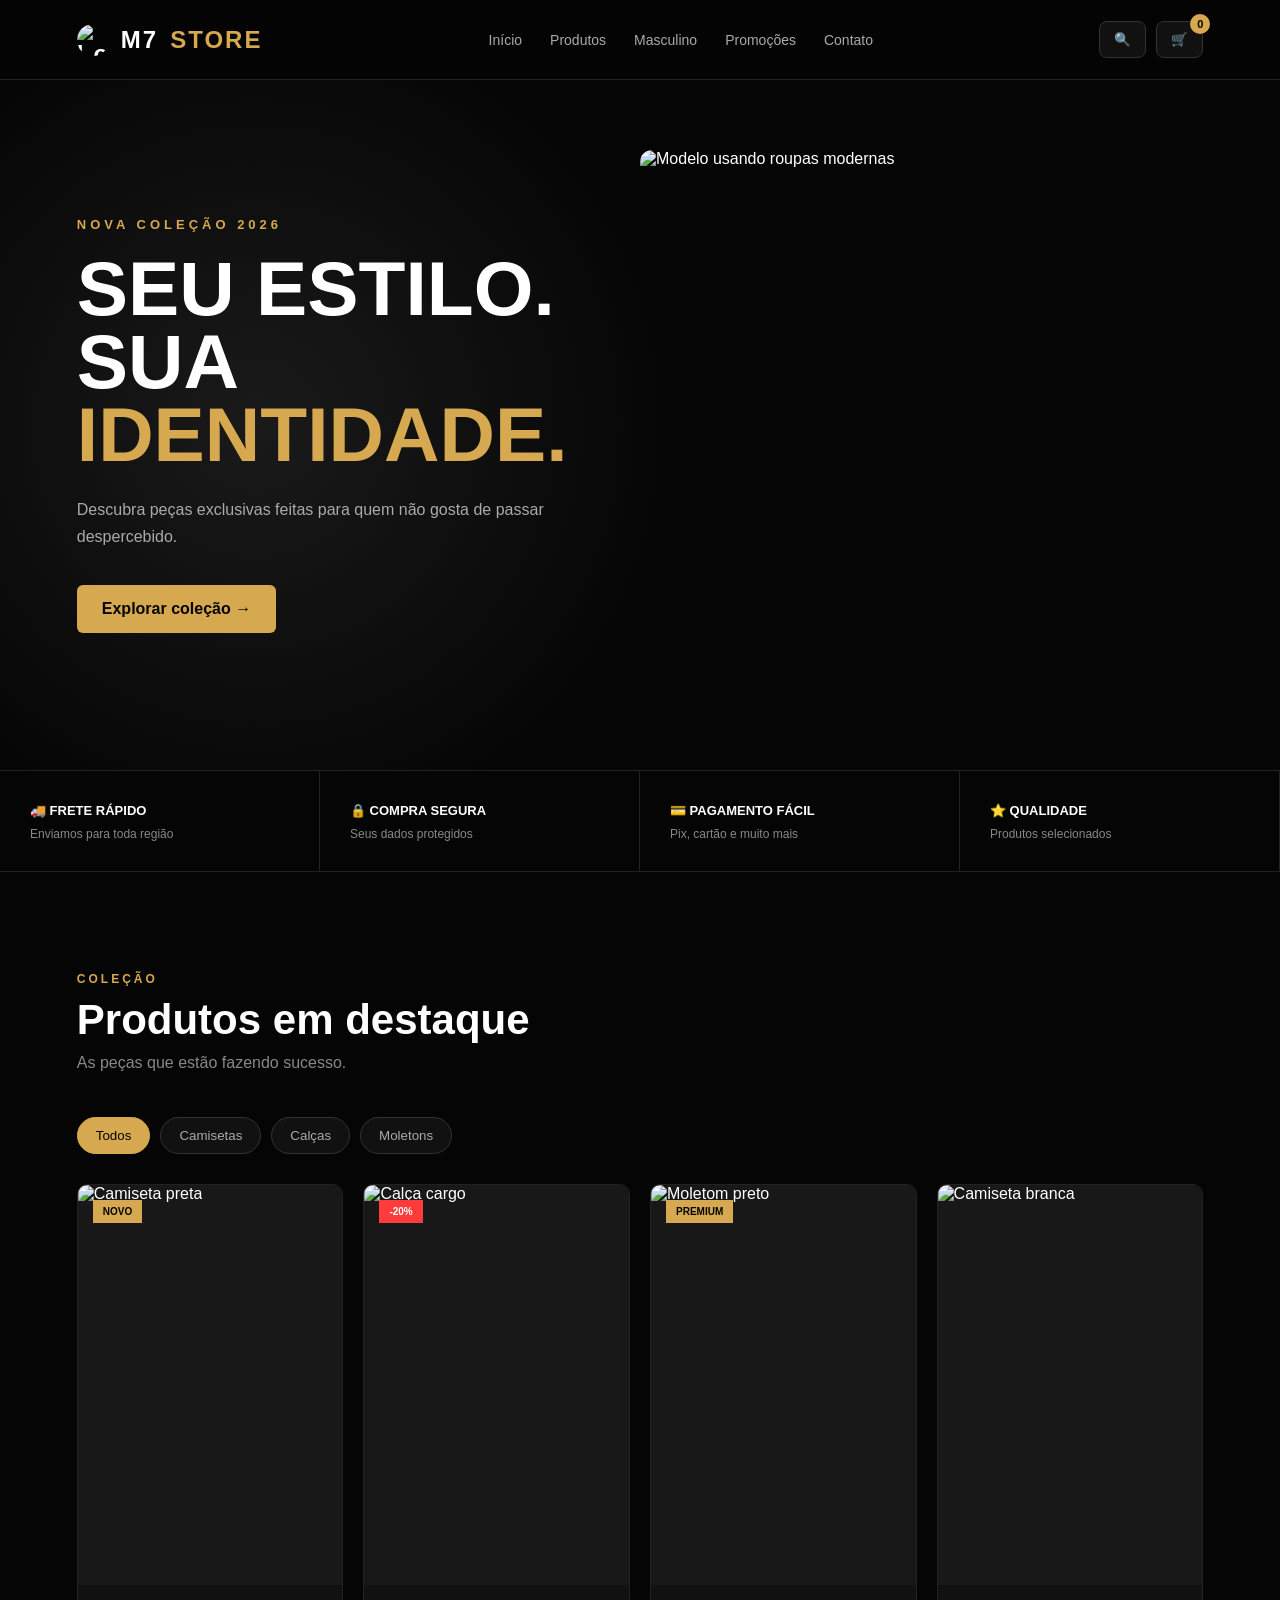
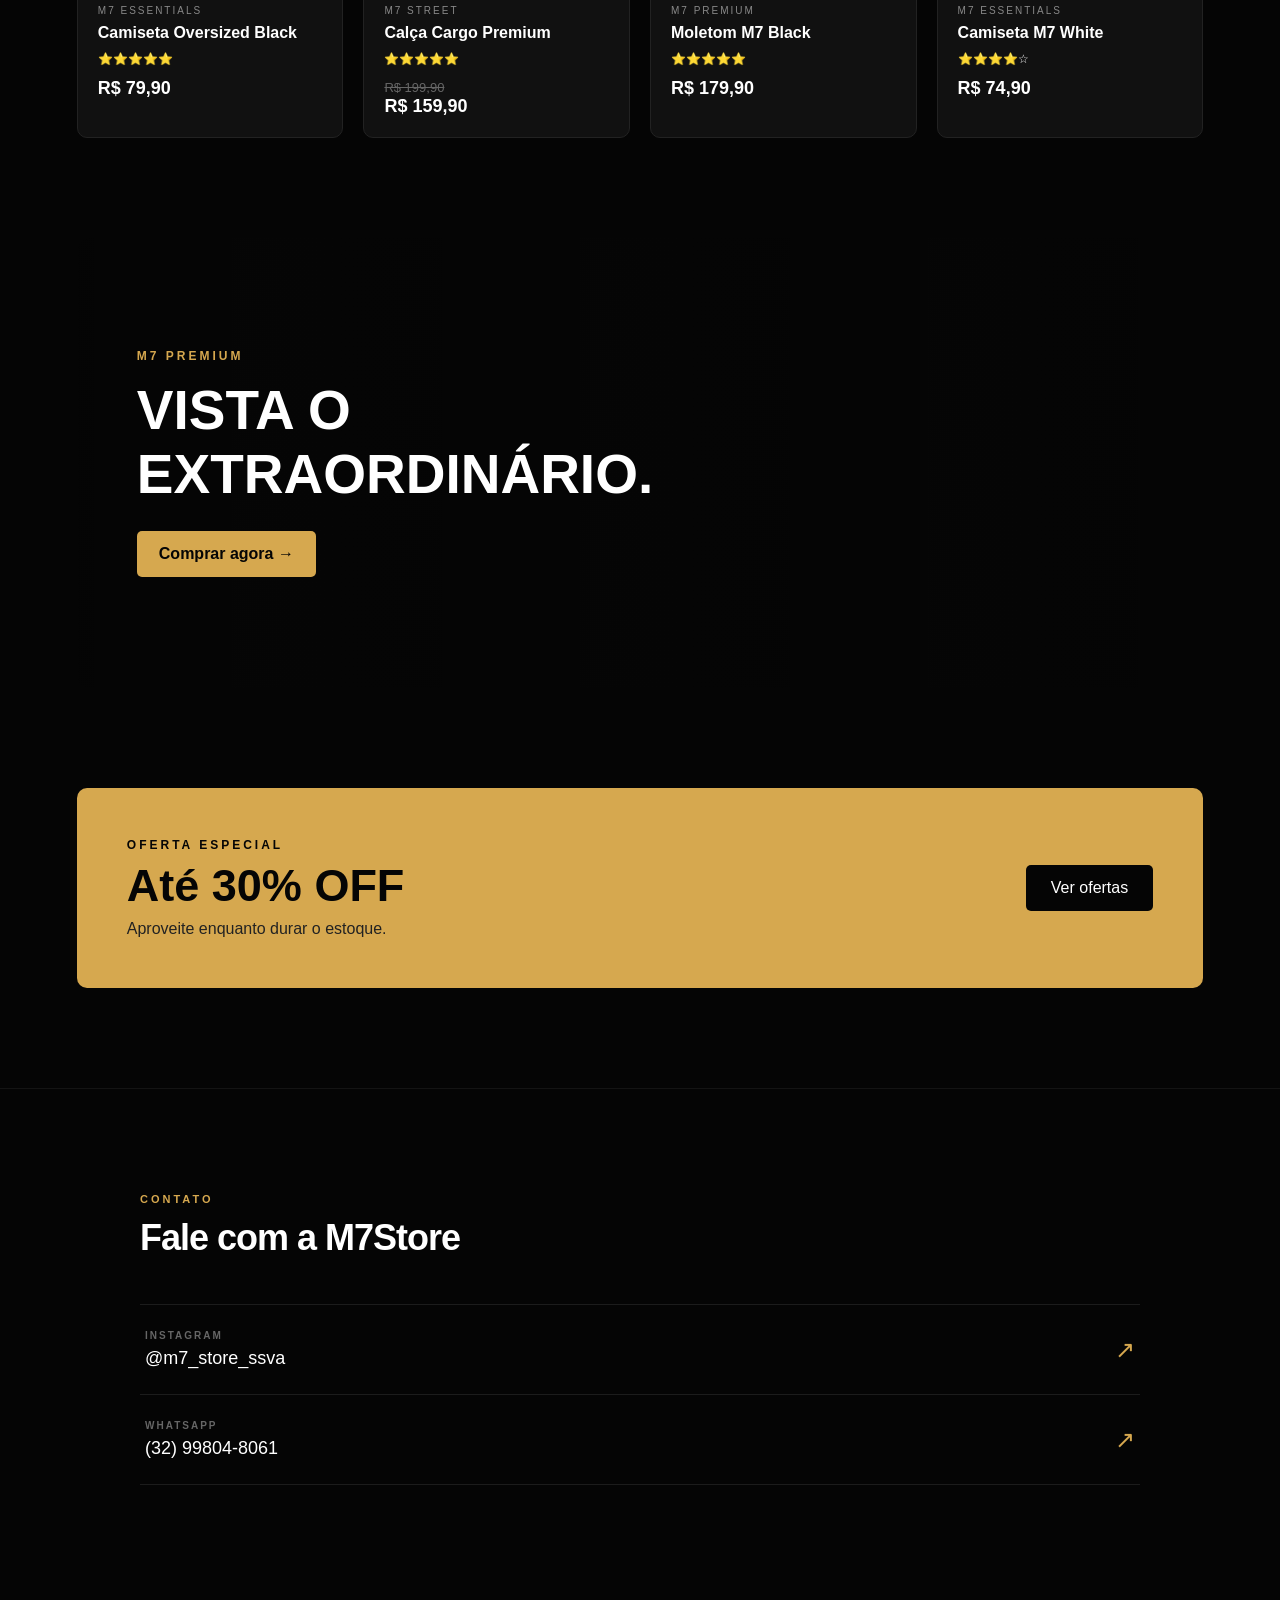
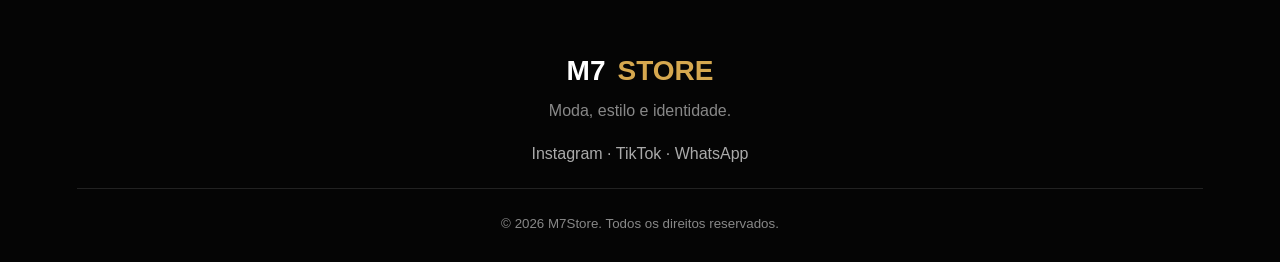
==== commit b20129d1: "Update image source in hero section" ====
--- a/index.html
+++ b/index.html
@@ -89,7 +89,7 @@
             <div class="hero-image">
 
                 <img
-                    src="https://chatgpt.com/s/m_6abd980e640c8191b5932d5be7e18da6"
+                    src="https://images.unsplash.com/photo-1552374196-1ab2a1c593e8?auto=format&fit=crop&w=1000&q=80"
                     alt="Modelo usando roupas modernas"
                 >
 
